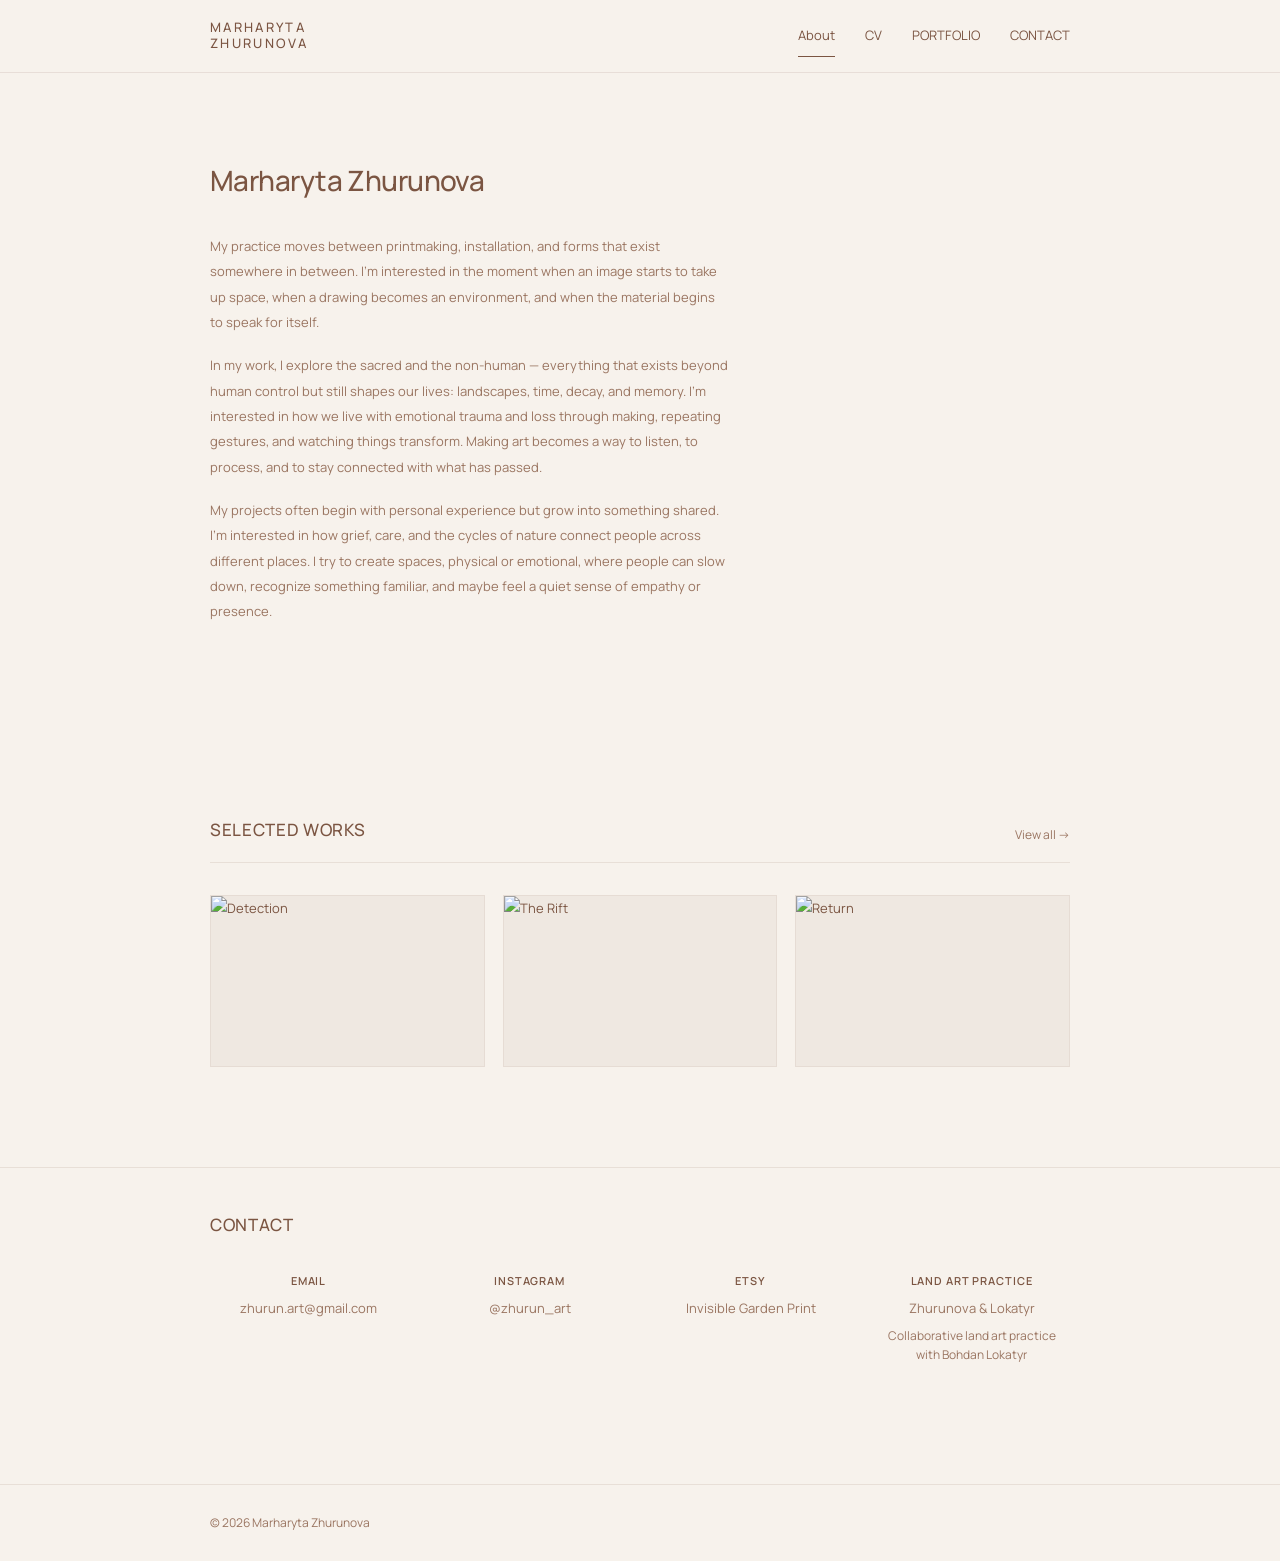
==== index.html @ 788cbc33 "Add files via upload" ====
<!DOCTYPE html>
<html lang="en">

<head>

    <meta charset="UTF-8">
    <meta name="viewport" content="width=device-width, initial-scale=1.0">

    <title>Marharyta Zhurunova</title>

    <meta name="description"
        content="Portfolio of Ukrainian artist Marharyta Zhurunova. Environmental art, land art and site-specific practice.">

    <link rel="preconnect" href="https://fonts.googleapis.com">

    <link rel="preconnect" href="https://fonts.gstatic.com" crossorigin>

    <link href="https://fonts.googleapis.com/css2?family=Cormorant+Garamond:wght@300;400;500;600&family=Manrope:wght@300;400;500;600&display=swap"
        rel="stylesheet">

    <link rel="stylesheet" href="assets/css/style.css">

</head>

<body>



<header class="site-header">

    <div class="container header-container">

        <a href="index.html" class="logo">

            <span class="logo-name">
                MARHARYTA<br>
                ZHURUNOVA
            </span>

        </a>

        <nav class="navigation">

            <a href="index.html" class="active">About</a>

            <a href="cv.html">CV</a>

            <a href="portfolio.html">PORTFOLIO</a>

            <a href="#contact">CONTACT</a>

        </nav>

    </div>

</header>





<main>




<section class="hero">

    <div class="container">

        <div class="hero-content narrow">

            <h1>Marharyta Zhurunova</h1>

            <p>
                My practice moves between printmaking, installation, and forms that exist somewhere in between. I’m interested in the moment when an image starts to take up space, when a drawing becomes an environment, and when the material begins to speak for itself.
            </p>

            <p>
                In my work, I explore the sacred and the non-human — everything that exists beyond human control but still shapes our lives: landscapes, time, decay, and memory. I’m interested in how we live with emotional trauma and loss through making, repeating gestures, and watching things transform. Making art becomes a way to listen, to process, and to stay connected with what has passed.
            </p>

            <p>
                My projects often begin with personal experience but grow into something shared. I’m interested in how grief, care, and the cycles of nature connect people across different places. I try to create spaces, physical or emotional, where people can slow down, recognize something familiar, and maybe feel a quiet sense of empathy or presence.
            </p>

        </div>

    </div>

</section>





<section class="selected-works">

<div class="container">

<div class="section-title">

<h2>

Selected Works

</h2>

<a href="portfolio.html">

View all →

</a>

</div>




<div class="works-grid">

    <a href="projects/detection.html" class="work-card">

        <img src="assets/images/projects/detection/cover.jpg" alt="Detection">

        <div class="overlay">

            <h3>Detection</h3>

            <span>2024</span>

        </div>

    </a>

    <a href="projects/rift.html" class="work-card">

        <img src="assets/images/projects/rift/cover.jpg" alt="The Rift">

        <div class="overlay">

            <h3>The Rift</h3>

            <span>2022</span>

        </div>

    </a>

    <a href="projects/return.html" class="work-card">

        <img src="assets/images/projects/return/cover.jpg" alt="Return">

        <div class="overlay">

            <h3>Return</h3>

            <span>2019</span>

        </div>

    </a>

</div>

</section>





<section id="contact" class="contact">

    <div class="container">

        <h2>Contact</h2>

        <div class="contact-grid">

            <div>

                <h3>Email</h3>

                <a href="mailto:zhurun.art@gmail.com">
                    zhurun.art@gmail.com
                </a>

            </div>

            <div>

                <h3>Instagram</h3>

                <a href="https://instagram.com/zhurun_art"
                   target="_blank"
                   rel="noopener">
                    @zhurun_art
                </a>

            </div>

            <div>

                <h3>Etsy</h3>

                <a href="https://invisiblegardenprint.etsy.com"
                   target="_blank"
                   rel="noopener">
                    Invisible Garden Print
                </a>

            </div>

            <div>

                <h3>Land art practice</h3>

                <a href="https://zhurlok.com"
                   target="_blank"
                   rel="noopener">
                    Zhurunova & Lokatyr
                </a>

                <p class="contact-note">
                    Collaborative land art practice with Bohdan Lokatyr
                </p>

            </div>

        </div>

    </div>

</section>





</main>





<footer>

<div class="container footer-container">

<p>

© 2026 Marharyta Zhurunova

</p>

</div>

</footer>





<script src="assets/js/main.js"></script>

</body>

</html>
---- assets/css/style.css ----
/* ===========================================================
   MARHARYTA ZHURUNOVA
   PART 1
   RESET / TYPOGRAPHY / HEADER / INTRO
=========================================================== */


/* ================= VARIABLES ================= */

:root{

    --bg:#F7F2EC;

    --surface:#F1EAE3;

    --text:#7B5542;

    --text-light:#9A7561;

    --line:rgba(123,85,66,.12);

    --container:860px;

    --text-width:560px;

    --transition:.25s ease;

}



/* ================= RESET ================= */

*{

    margin:0;

    padding:0;

    box-sizing:border-box;

}

html{

    scroll-behavior:smooth;

}

body{

    background:var(--bg);

    color:var(--text);

    font-family:"Manrope",sans-serif;

    font-size:13px;

    font-weight:400;

    line-height:1.95;

    -webkit-font-smoothing:antialiased;

    text-rendering:optimizeLegibility;

}

img{

    display:block;

    width:100%;

}

a{

    color:inherit;

    text-decoration:none;

    transition:var(--transition);

}

a:hover{

    opacity:.75;

}

::selection{

    background:#c6ab98;

    color:white;

}



/* ================= LAYOUT ================= */

.container{

    width:min(92%,var(--container));

    margin:auto;

}

.narrow{

    max-width:var(--text-width);

}



/* ================= TYPOGRAPHY ================= */

h1,

h2,

h3,

h4{

    font-family:"Manrope",sans-serif;

    font-weight:500;

    color:var(--text);

}

h1{

    font-size:28px;

    line-height:1.25;

    letter-spacing:-.02em;

    margin-bottom:32px;

}

h2{

    font-size:17px;

    font-weight:500;

    letter-spacing:.04em;

    text-transform:uppercase;

    margin-bottom:26px;

}

h3{

    font-size:14px;

    font-weight:500;

    margin-bottom:10px;

}

p{

    color:var(--text-light);

    margin-bottom:18px;

    max-width:560px;

}



/* ================= HEADER ================= */

.site-header{

    position:sticky;

    top:0;

    z-index:100;

    background:rgba(247,242,236,.95);

    backdrop-filter:blur(10px);

    border-bottom:1px solid var(--line);

}

.header-container{

    display:flex;

    justify-content:space-between;

    align-items:center;

    height:72px;

}

.logo{

    display:flex;

    flex-direction:column;

    justify-content:center;

    font-size:13px;

    font-weight:500;

    line-height:1.2;

    letter-spacing:.18em;

    text-transform:uppercase;

    color:var(--text);

}

.navigation{

    display:flex;

    gap:30px;

}

.navigation a{

    position:relative;

    font-size:13px;

    color:var(--text);

}

.navigation a.active::after{

    content:"";

    position:absolute;

    left:0;

    bottom:-8px;

    width:100%;

    height:1px;

    background:var(--text);

}



/* ================= INTRO ================= */

.hero{

    padding:90px 0 80px;

}

.hero-content{

    max-width:560px;

}

.hero-content h1{

    margin-bottom:36px;

}

.hero-content p{

    max-width:520px;

}



/* ================= SECTION TITLE ================= */

.section-title{

    display:flex;

    justify-content:space-between;

    align-items:flex-end;

    border-bottom:1px solid var(--line);

    padding-bottom:16px;

    margin-bottom:32px;

}

.section-title h2{

    margin:0;

}

.section-title a{

    font-size:12px;

    color:var(--text-light);

}

.section-title a:hover{

    color:var(--text);

}



/* ================= SPACING ================= */

section{

    margin-bottom:90px;

}
/* ===========================================================
   PART 2
   PORTFOLIO / PROJECTS / GALLERY
=========================================================== */



/* =========================
   SELECTED WORKS
========================= */

.selected-works{

    margin-bottom:100px;

}

.works-grid{

    display:grid;

    grid-template-columns:repeat(3,1fr);

    gap:18px;

}

.work-card{

    position:relative;

    display:block;

    overflow:hidden;

    background:#ece5de;

    border:1px solid rgba(123,85,66,.08);

}

.work-card img{

    width:100%;

    aspect-ratio:16/10;

    object-fit:cover;

    transition:.35s ease;

}

.work-card:hover img{

    transform:scale(1.015);

}



/* =========================
   HOVER
========================= */

.overlay{

    position:absolute;

    inset:0;

    background:rgba(247,242,236,.82);

    display:flex;

    flex-direction:column;

    justify-content:center;

    align-items:center;

    opacity:0;

    transition:.25s ease;

}

.work-card:hover .overlay{

    opacity:1;

}

.overlay h3{

    font-size:15px;

    font-weight:500;

    color:var(--text);

    margin-bottom:6px;

    letter-spacing:.02em;

}

.overlay span{

    font-size:11px;

    color:var(--text-light);

    letter-spacing:.12em;

    text-transform:uppercase;

}



/* =========================
   PORTFOLIO PAGE
========================= */

.portfolio{

    padding-top:20px;

}

.portfolio-grid{

    display:grid;

    grid-template-columns:repeat(2,1fr);

    gap:18px;

}



/* =========================
   PROJECT
========================= */

.project{

    padding-top:20px;

}

.project-header{

    max-width:560px;

    margin:0 auto 34px;

}

.project-text{

    max-width:560px;

    margin:0 auto 60px;

}

.project-title{

    font-size:24px;

    font-weight:500;

    margin-bottom:8px;

}

.project-year{

    font-size:12px;

    color:var(--text-light);

    margin-bottom:24px;

}

.project-description{

    color:var(--text-light);

}



/* =========================
   COVER IMAGE
========================= */

.project-cover{

    max-width:860px;

    margin:0 auto 50px;

}

.project-cover img{

    width:100%;

    display:block;

}



/* =========================
   GALLERY
========================= */

.gallery{

    display:grid;

    grid-template-columns:repeat(3,1fr);

    gap:14px;

}

.gallery img{

    width:100%;

    aspect-ratio:4/3;

    object-fit:cover;

    cursor:pointer;

    transition:.2s ease;

}

.gallery img:hover{

    opacity:.78;

}



/* =========================
   LIGHTBOX
========================= */

.lightbox{

    position:fixed;

    inset:0;

    background:rgba(255,252,248,.96);

    display:flex;

    justify-content:center;

    align-items:center;

    opacity:0;

    visibility:hidden;

    transition:.25s ease;

    z-index:999;

}

.lightbox.active{

    opacity:1;

    visibility:visible;

}

.lightbox img{

    max-width:90vw;

    max-height:90vh;

    object-fit:contain;

}

.lightbox-close{

    position:absolute;

    top:28px;

    right:34px;

    font-size:26px;

    font-weight:300;

    color:var(--text);

    cursor:pointer;

}

.lightbox-prev,

.lightbox-next{

    position:absolute;

    top:50%;

    transform:translateY(-50%);

    width:42px;

    height:42px;

    display:flex;

    justify-content:center;

    align-items:center;

    cursor:pointer;

    color:var(--text);

    font-size:22px;

    user-select:none;

}

.lightbox-prev{

    left:24px;

}

.lightbox-next{

    right:24px;

}
/* ===========================================================
   PART 3
   CONTACT / CV / FOOTER / RESPONSIVE
=========================================================== */


/* =========================
   CONTACT
========================= */

.contact{

    border-top:1px solid var(--line);

    padding:40px 0 30px;

}

.contact .container{

    max-width:860px;

}

.contact h2{

    margin-bottom:28px;

    text-align:left;

}

.contact-grid{

    display:grid;

    grid-template-columns:repeat(4,1fr);

    gap:24px;

    align-items:start;

}

.contact-grid > div{

    display:flex;

    flex-direction:column;

    align-items:center;

    text-align:center;

}

.contact h3{

    font-size:11px;

    font-weight:600;

    text-transform:uppercase;

    letter-spacing:.08em;

    margin-bottom:8px;

    color:var(--text);

}

.contact a{

    display:block;

    color:var(--text-light);

    font-size:13px;

    line-height:1.45;

}

.contact a:hover{

    color:var(--text);

}

.contact-note{

    margin-top:4px;

    font-size:11px;

    line-height:1.45;

    color:var(--text-light);

    max-width:180px;

}

/* =========================
   CV
========================= */

.cv{

    padding-top:20px;

}

.cv .container{

    max-width:560px;

}

.cv h1{

    margin-bottom:42px;

}

.cv h2{

    margin-top:58px;

    margin-bottom:18px;

}

.cv p{

    margin-bottom:18px;

}

.cv ul{

    list-style:none;

    margin:0;

    padding:0;

}

.cv li{

    padding:11px 0;

    border-bottom:1px solid rgba(123,85,66,.08);

    color:var(--text-light);

}

.cv strong{

    color:var(--text);

    font-weight:600;

}



/* =========================
   FOOTER
========================= */

footer{

    margin-top:90px;

    border-top:1px solid var(--line);

}

.footer-container{

    display:flex;

    justify-content:space-between;

    align-items:center;

    padding:26px 0;

}

.footer-container p{

    margin:0;

    font-size:12px;

    color:var(--text-light);

}



/* =========================
   ANIMATION
========================= */

.hero,

.selected-works,

.portfolio,

.project,

.cv,

.contact{

    animation:fade .35s ease;

}

@keyframes fade{

    from{

        opacity:0;

        transform:translateY(8px);

    }

    to{

        opacity:1;

        transform:none;

    }

}



/* =========================
   FORM ELEMENTS
========================= */

input,

textarea,

button{

    font:inherit;

}

button{

    cursor:pointer;

}



/* =========================
   MOBILE
========================= */

@media (max-width:900px){

.container{

    width:92%;

}



/* ---------- header ---------- */

.site-header{

    position:relative;

}

.header-container{

    flex-direction:column;

    align-items:flex-start;

    justify-content:center;

    height:auto;

    padding:24px 0;

    gap:18px;

}

.navigation{

    gap:20px;

    flex-wrap:wrap;

}



/* ---------- intro ---------- */

.hero{

    padding:55px 0;

}

.hero-content{

    max-width:100%;

}



/* ---------- works ---------- */

.works-grid{

    grid-template-columns:1fr;

    gap:16px;

}

.portfolio-grid{

    grid-template-columns:1fr;

}



/* ---------- gallery ---------- */

.gallery{

    grid-template-columns:repeat(2,1fr);

}



/* ---------- contact ---------- */

.contact-grid{

    grid-template-columns:1fr;

    gap:34px;

}



/* ---------- typography ---------- */

h1{

    font-size:24px;

}

h2{

    font-size:16px;

}

body{

    font-size:13px;

}

}



/* =========================
   SMALL PHONES
========================= */

@media (max-width:600px){

.container{

    width:90%;

}

.navigation{

    gap:14px;

}

.navigation a{

    font-size:12px;

}

.logo{

    font-size:12px;

}

.hero{

    padding:42px 0;

}

h1{

    font-size:22px;

    margin-bottom:24px;

}

.gallery{

    grid-template-columns:1fr;

}

.footer-container{

    flex-direction:column;

    align-items:flex-start;

    gap:8px;

}

}



/* =========================
   SCROLLBAR
========================= */

::-webkit-scrollbar{

    width:8px;

}

::-webkit-scrollbar-track{

    background:#efe7df;

}

::-webkit-scrollbar-thumb{

    background:#b58d76;

}

::-webkit-scrollbar-thumb:hover{

    background:#a17860;

}

.contact-note{

    margin-top:8px;

    margin-bottom:0;

    font-size:12px;

    line-height:1.6;

    color:var(--text-light);

}
/* ===========================================================
   PORTFOLIO
=========================================================== */

.portfolio{

    padding:60px 0 40px;

}

.portfolio h1{

    margin-bottom:40px;

}

.portfolio-grid{

    display:grid;

    grid-template-columns:repeat(3,1fr);

    gap:18px;

}



/* =========================
   PROJECT CARD
========================= */

.work-card{

    position:relative;

    display:block;

    overflow:hidden;

    background:#efe8e1;

    border:1px solid rgba(123,85,66,.08);

    transition:.25s ease;

}

.work-card img{

    display:block;

    width:100%;

    aspect-ratio:16/10;

    object-fit:cover;

    transition:.35s ease;

}

.work-card:hover img{

    transform:scale(1.02);

}



/* =========================
   OVERLAY
========================= */

.overlay{

    position:absolute;

    inset:0;

    background:rgba(247,242,236,.90);

    display:flex;

    flex-direction:column;

    justify-content:center;

    align-items:center;

    text-align:center;

    padding:20px;

    opacity:0;

    transition:.25s ease;

}

.work-card:hover .overlay{

    opacity:1;

}



/* =========================
   TITLE
========================= */

.overlay h3{

    margin:0;

    font-size:15px;

    font-weight:500;

    line-height:1.35;

    color:var(--text);

}



/* =========================
   TYPE
========================= */

.project-type{

    margin:6px 0;

    font-size:11px;

    font-style:italic;

    color:var(--text-light);

}



/* =========================
   YEAR
========================= */

.overlay span{

    margin-top:4px;

    font-size:11px;

    letter-spacing:.10em;

    text-transform:uppercase;

    color:var(--text-light);

}



/* =========================
   MOBILE
========================= */

@media (max-width:900px){

.portfolio-grid{

    grid-template-columns:repeat(2,1fr);

    gap:16px;

}

}



@media (max-width:600px){

.portfolio{

    padding:40px 0;

}

.portfolio-grid{

    grid-template-columns:1fr;

    gap:14px;

}

.overlay{

    opacity:1;

    background:rgba(247,242,236,.78);

}

.overlay h3{

    font-size:14px;

}

}
.gallery-item{

display:block;

overflow:hidden;

}

.gallery-item img{

display:block;

width:100%;

aspect-ratio:16/10;

object-fit:cover;

transition:.3s;

}

.gallery-item:hover img{

transform:scale(1.02);

}

/* ===========================================================
   PROJECT PAGE
=========================================================== */

.project-page{

    padding:60px 0 80px;

}

.project-page .container{

    max-width:860px;

}



/* ---------- Cover ---------- */

.project-cover{

    width:100%;

    display:block;

    margin-bottom:42px;

}



/* ---------- Header ---------- */

.project-header{

    margin-bottom:34px;

}

.project-header h1{

    margin-bottom:8px;

}

.project-year{

    margin:0;

    font-size:12px;

    color:var(--text-light);

    text-transform:uppercase;

    letter-spacing:.08em;

}



/* ---------- Text ---------- */

.project-text{

    max-width:560px;

    margin-bottom:60px;

}

.project-text p{

    margin-bottom:20px;

}



/* ---------- Gallery ---------- */

.project-gallery{

    display:grid;

    grid-template-columns:repeat(2,1fr);

    gap:18px;

}

.gallery-item{

    display:block;

    overflow:hidden;

}
.gallery-item img{

    width:100%;

    aspect-ratio:2.6/1;

    object-fit:cover;

}
.gallery-item img{

    width:100%;

    aspect-ratio:2.6/1;

    object-fit:cover;

    transition:.25s ease;

}

.gallery-item:hover img{

    transform:scale(1.02);

}



/* ---------- GLightbox ---------- */

.glightbox-clean .gslide-description{

    display:none;

}

.glightbox-clean .gclose{

    color:white;

}

.glightbox-clean .gnext,

.glightbox-clean .gprev{

    color:white;

}



/* ---------- Mobile ---------- */

@media (max-width:900px){

.project-page{

    padding:45px 0 60px;

}

.project-gallery{

    gap:14px;

}

}



@media (max-width:700px){

.project-gallery{

    grid-template-columns:1fr;

}

.project-cover{

    margin-bottom:28px;

}

.project-header{

    margin-bottom:24px;

}

.project-text{

    margin-bottom:40px;

}

}
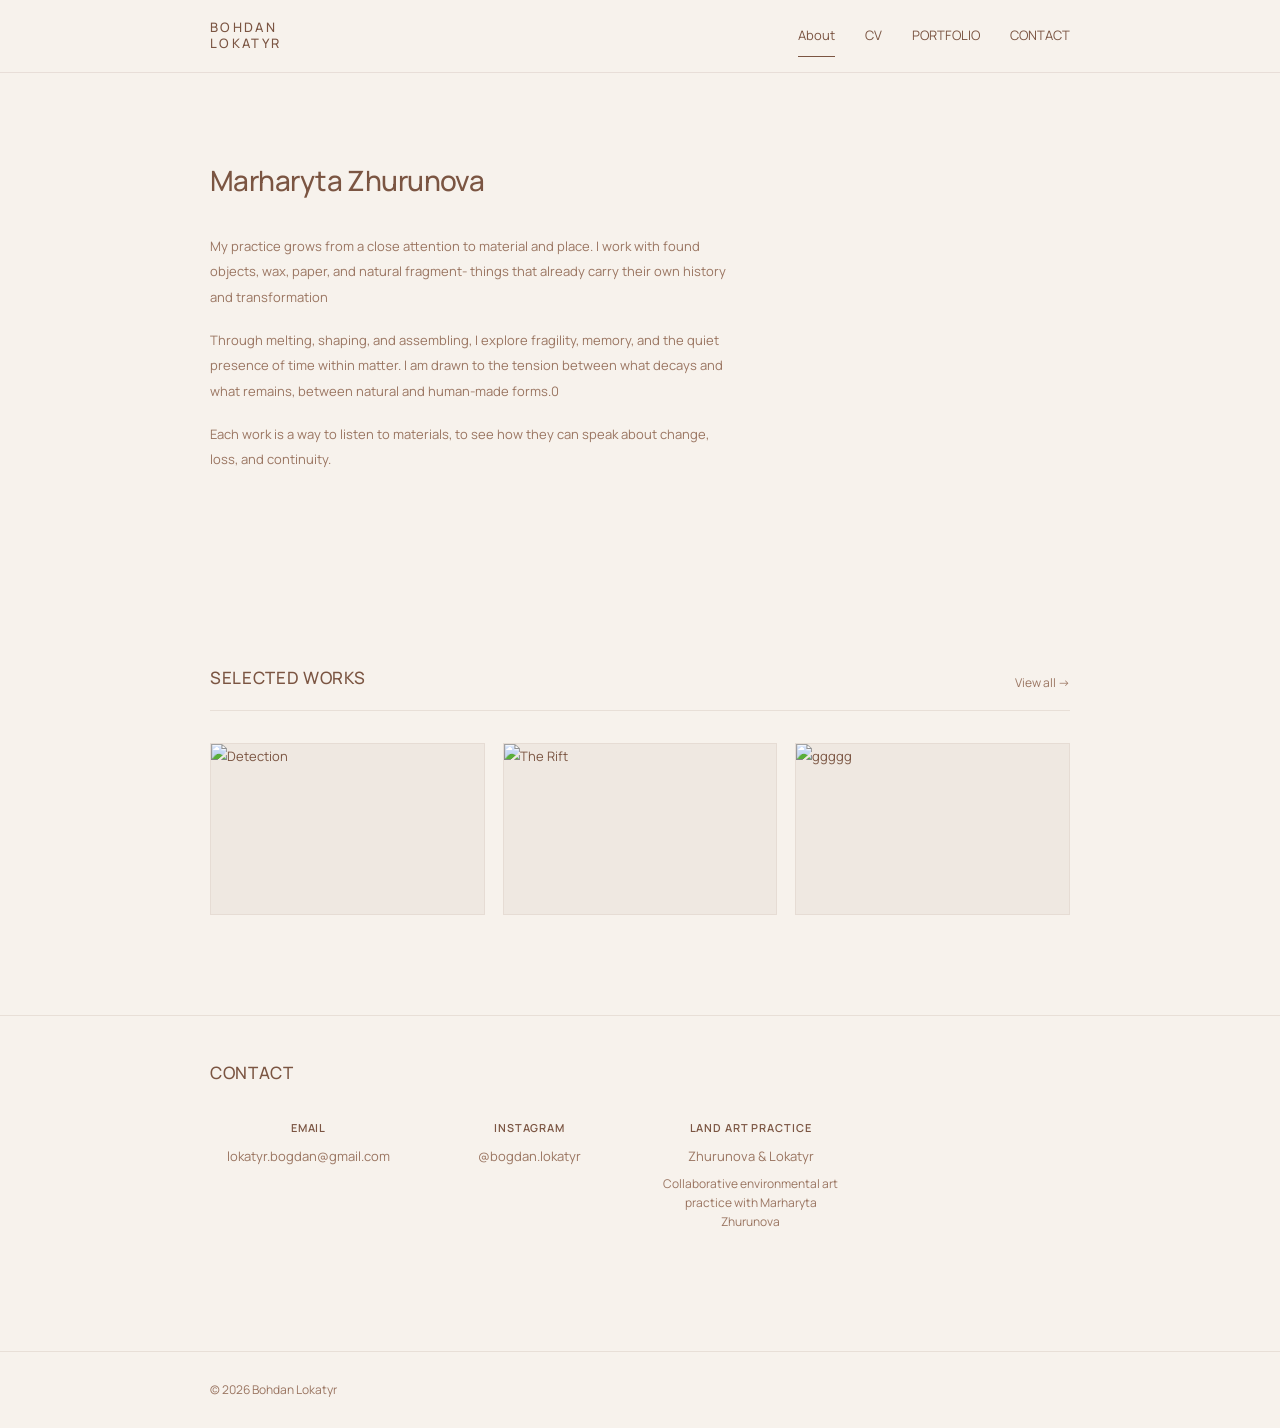
==== commit ff0bc8eb: "Update index.html" ====
--- a/index.html
+++ b/index.html
@@ -6,10 +6,10 @@
     <meta charset="UTF-8">
     <meta name="viewport" content="width=device-width, initial-scale=1.0">
 
-    <title>Marharyta Zhurunova</title>
+    <title>Bohdan Lokatyr</title>
 
     <meta name="description"
-        content="Portfolio of Ukrainian artist Marharyta Zhurunova. Environmental art, land art and site-specific practice.">
+        content="Portfolio of Ukrainian artist Bohdan Lokatyr.">
 
     <link rel="preconnect" href="https://fonts.googleapis.com">
 
@@ -33,8 +33,8 @@
         <a href="index.html" class="logo">
 
             <span class="logo-name">
-                MARHARYTA<br>
-                ZHURUNOVA
+                BOHDAN<br>
+                LOKATYR
             </span>
 
         </a>
@@ -73,16 +73,12 @@
             <h1>Marharyta Zhurunova</h1>
 
             <p>
-                My practice moves between printmaking, installation, and forms that exist somewhere in between. I’m interested in the moment when an image starts to take up space, when a drawing becomes an environment, and when the material begins to speak for itself.
-            </p>
+               My practice grows from a close attention to material and place. I work with found objects, wax, paper, and natural fragment- things that already carry their own history and transformation  </p>
+
+            <p>Through melting, shaping, and assembling, I explore fragility, memory, and the quiet presence of time within matter. I am drawn to the tension between what decays and what remains, between natural and human-made forms.0 </p>
 
             <p>
-                In my work, I explore the sacred and the non-human — everything that exists beyond human control but still shapes our lives: landscapes, time, decay, and memory. I’m interested in how we live with emotional trauma and loss through making, repeating gestures, and watching things transform. Making art becomes a way to listen, to process, and to stay connected with what has passed.
-            </p>
-
-            <p>
-                My projects often begin with personal experience but grow into something shared. I’m interested in how grief, care, and the cycles of nature connect people across different places. I try to create spaces, physical or emotional, where people can slow down, recognize something familiar, and maybe feel a quiet sense of empathy or presence.
-            </p>
+                Each work is a way to listen to materials, to see how they can speak about change, loss, and continuity.   </p>
 
         </div>
 
@@ -121,7 +117,7 @@
 
     <a href="projects/detection.html" class="work-card">
 
-        <img src="assets/images/projects/detection/cover.jpg" alt="Detection">
+        <img src="assets/images/projects//project1_cover.jpg" alt="Detection">
 
         <div class="overlay">
 
@@ -135,7 +131,7 @@
 
     <a href="projects/rift.html" class="work-card">
 
-        <img src="assets/images/projects/rift/cover.jpg" alt="The Rift">
+        <img src="assets/images/projects/project2_cover.jpg" alt="The Rift">
 
         <div class="overlay">
 
@@ -149,7 +145,7 @@
 
     <a href="projects/return.html" class="work-card">
 
-        <img src="assets/images/projects/return/cover.jpg" alt="Return">
+        <img src="assets/images/projects/project3_cover.jpg" alt="ggggg">
 
         <div class="overlay">
 
@@ -181,8 +177,8 @@
 
                 <h3>Email</h3>
 
-                <a href="mailto:zhurun.art@gmail.com">
-                    zhurun.art@gmail.com
+                <a href="mailto:lokatyr.bogdan@gmail.com ">
+                    lokatyr.bogdan@gmail.com 
                 </a>
 
             </div>
@@ -191,22 +187,10 @@
 
                 <h3>Instagram</h3>
 
-                <a href="https://instagram.com/zhurun_art"
+                <a href="https://instagram.com/bogdan.lokatyr"
                    target="_blank"
                    rel="noopener">
-                    @zhurun_art
-                </a>
-
-            </div>
-
-            <div>
-
-                <h3>Etsy</h3>
-
-                <a href="https://invisiblegardenprint.etsy.com"
-                   target="_blank"
-                   rel="noopener">
-                    Invisible Garden Print
+                    @bogdan.lokatyr
                 </a>
 
             </div>
@@ -222,7 +206,7 @@
                 </a>
 
                 <p class="contact-note">
-                    Collaborative land art practice with Bohdan Lokatyr
+                    Collaborative environmental art practice with Marharyta Zhurunova
                 </p>
 
             </div>
@@ -249,7 +233,7 @@
 
 <p>
 
-© 2026 Marharyta Zhurunova
+© 2026 Bohdan Lokatyr
 
 </p>
 
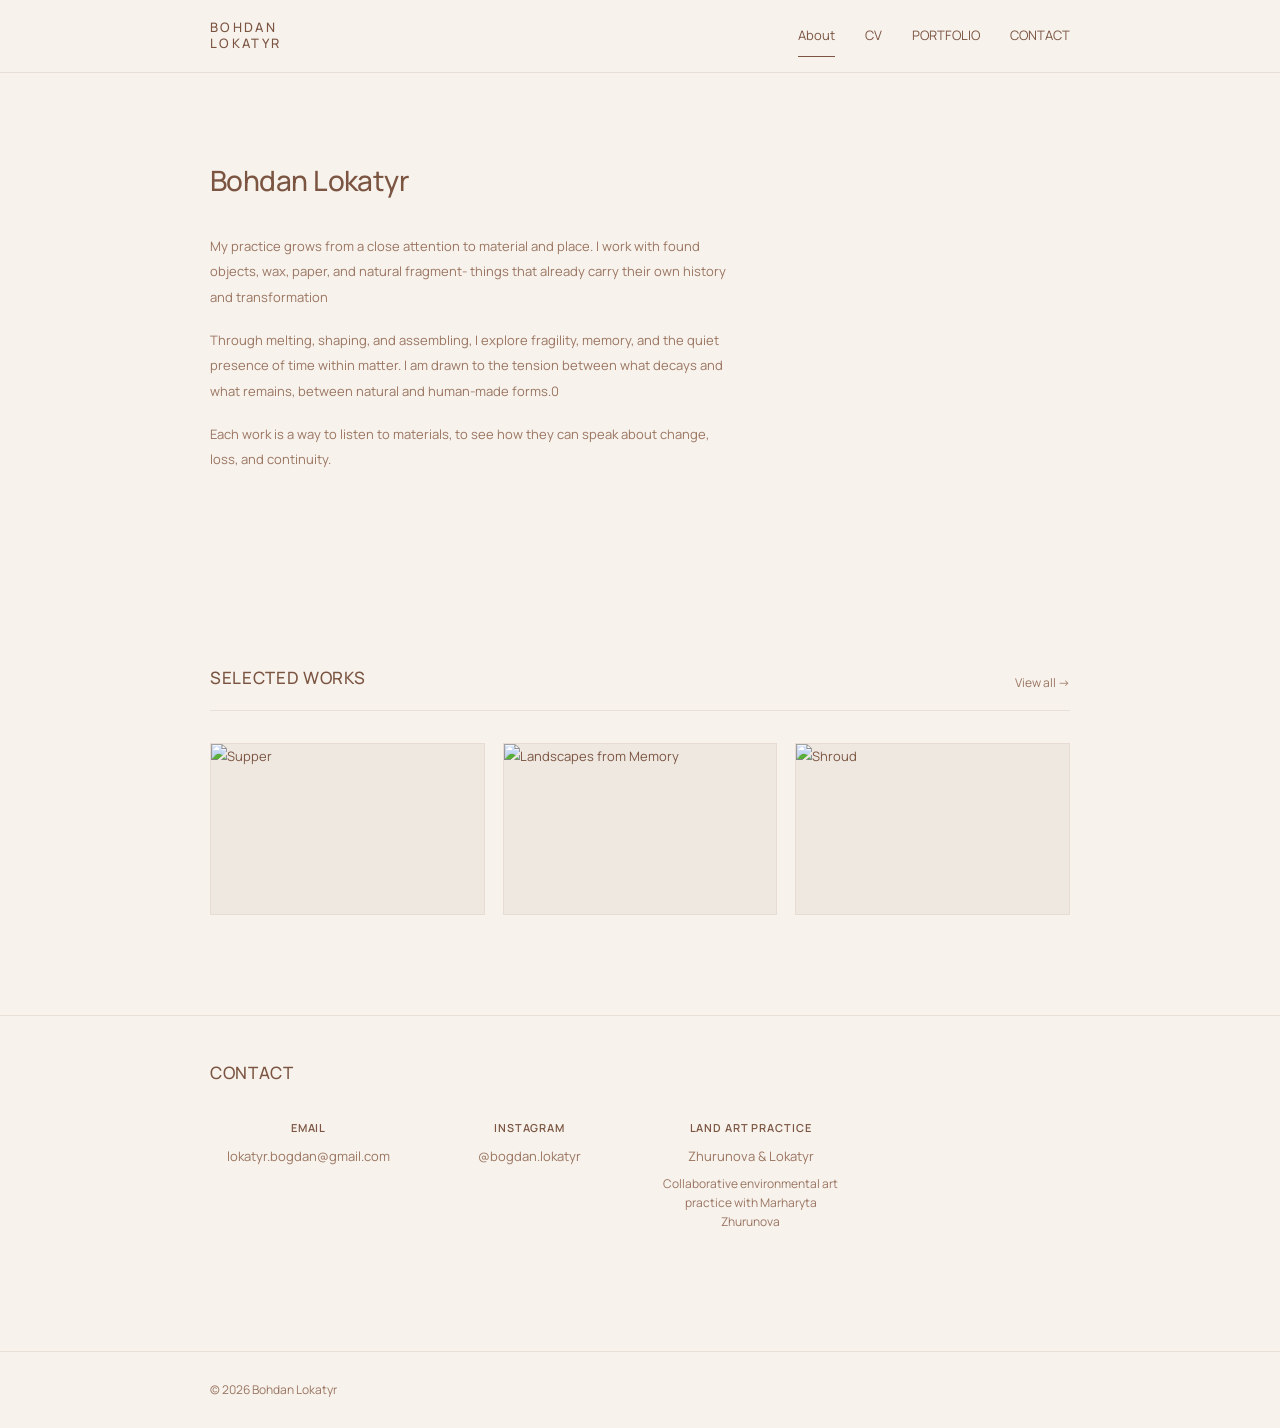
==== commit a7531d09: "Update index.html" ====
--- a/index.html
+++ b/index.html
@@ -70,7 +70,7 @@
 
         <div class="hero-content narrow">
 
-            <h1>Marharyta Zhurunova</h1>
+            <h1>Bohdan Lokatyr</h1>
 
             <p>
                My practice grows from a close attention to material and place. I work with found objects, wax, paper, and natural fragment- things that already carry their own history and transformation  </p>
@@ -117,41 +117,41 @@
 
     <a href="projects/detection.html" class="work-card">
 
-        <img src="assets/images/projects//project1_cover.jpg" alt="Detection">
+        <img src="assets/images/projects//project1_cover.jpg" alt="Supper">
 
         <div class="overlay">
 
-            <h3>Detection</h3>
+            <h3>Supper</h3>
+
+            <span>2021</span>
+
+        </div>
+
+    </a>
+
+    <a href="projects/rift.html" class="work-card">
+
+        <img src="assets/images/projects/project2_cover.jpg" alt="Landscapes from Memory">
+
+        <div class="overlay">
+
+            <h3>Landscapes from Memory</h3>
+
+            <span>2025</span>
+
+        </div>
+
+    </a>
+
+    <a href="projects/return.html" class="work-card">
+
+        <img src="assets/images/projects/project3_cover.jpg" alt="Shroud">
+
+        <div class="overlay">
+
+            <h3>Shroud</h3>
 
             <span>2024</span>
-
-        </div>
-
-    </a>
-
-    <a href="projects/rift.html" class="work-card">
-
-        <img src="assets/images/projects/project2_cover.jpg" alt="The Rift">
-
-        <div class="overlay">
-
-            <h3>The Rift</h3>
-
-            <span>2022</span>
-
-        </div>
-
-    </a>
-
-    <a href="projects/return.html" class="work-card">
-
-        <img src="assets/images/projects/project3_cover.jpg" alt="ggggg">
-
-        <div class="overlay">
-
-            <h3>Return</h3>
-
-            <span>2019</span>
 
         </div>
 
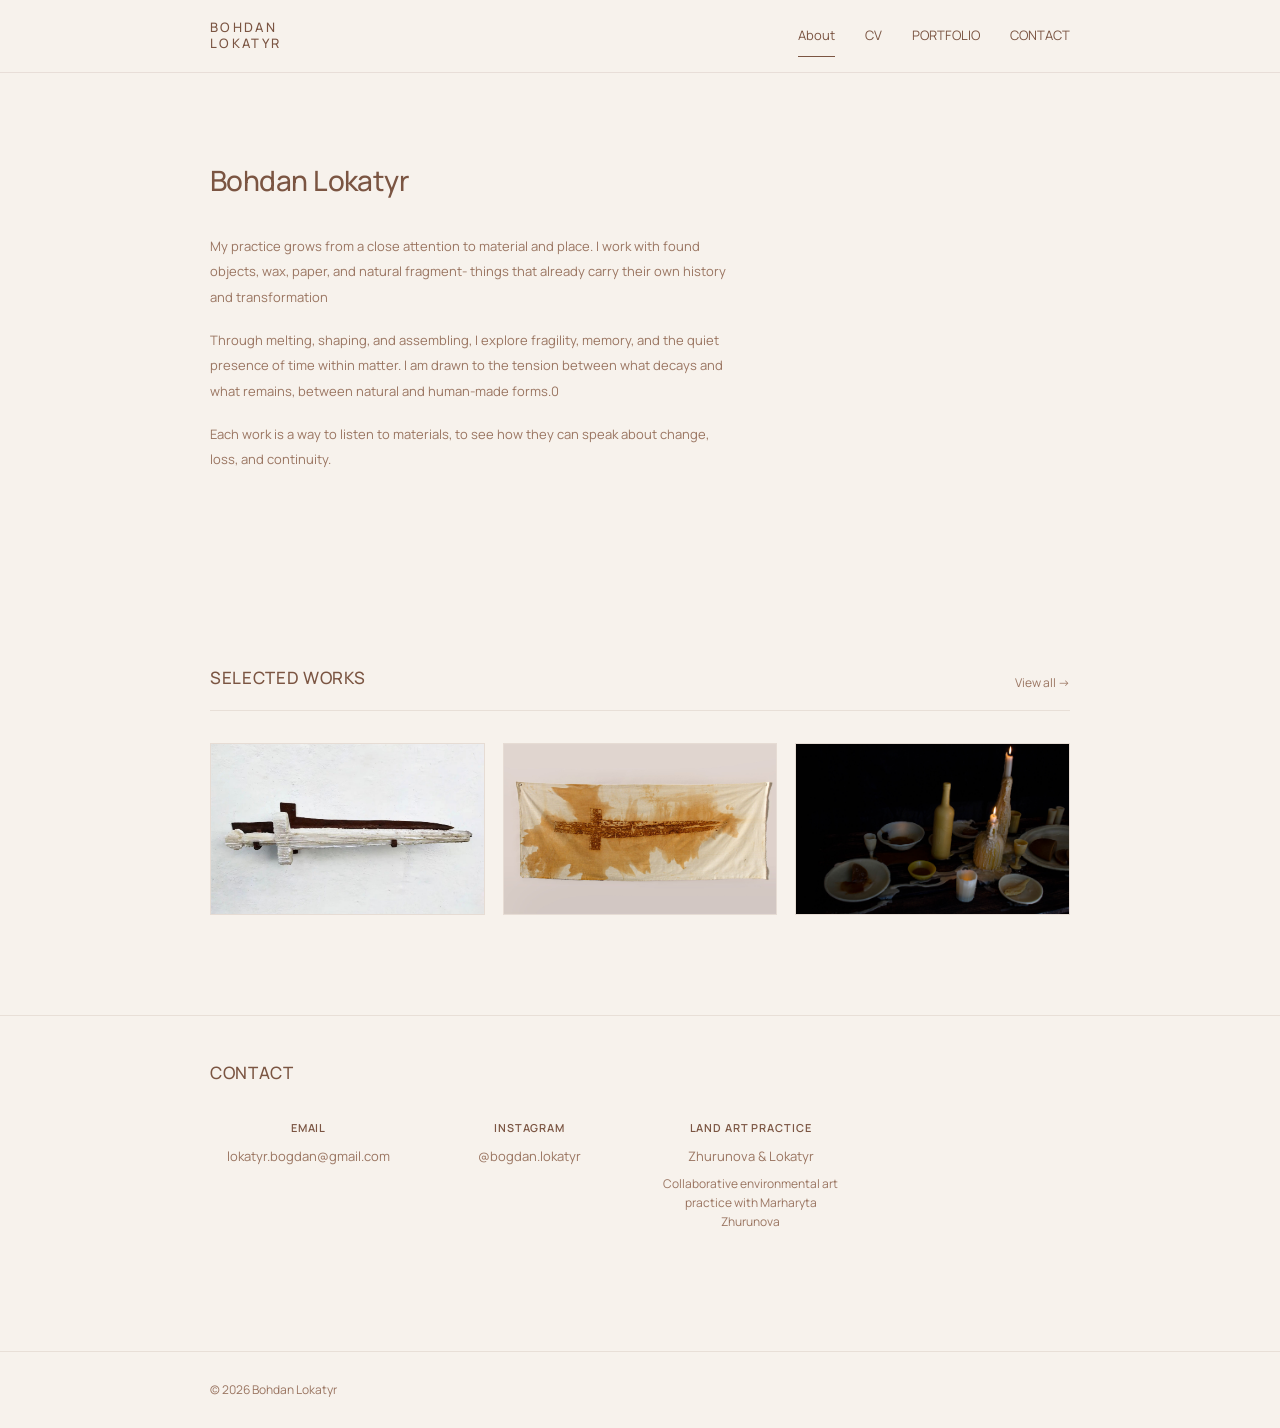
==== commit 675db589: "Update index.html" ====
--- a/index.html
+++ b/index.html
@@ -17,7 +17,11 @@
 
     <link href="https://fonts.googleapis.com/css2?family=Cormorant+Garamond:wght@300;400;500;600&family=Manrope:wght@300;400;500;600&display=swap"
         rel="stylesheet">
-
+<link rel="apple-touch-icon" sizes="180x180" href="apple-touch-icon.png">
+<link rel="icon" type="image/png" sizes="32x32" href="favicon-32x32.png">
+<link rel="icon" type="image/png" sizes="16x16" href="favicon-16x16.png">
+<link rel="icon" href="favicon.ico">
+<link rel="manifest" href="site.webmanifest">
     <link rel="stylesheet" href="assets/css/style.css">
 
 </head>
@@ -117,41 +121,41 @@
 
     <a href="projects/detection.html" class="work-card">
 
-        <img src="assets/images/projects//project1_cover.jpg" alt="Supper">
+        <img src="assets/images/project1_cover.jpg" alt="Wax Sword “Prayer”">
 
         <div class="overlay">
 
+            <h3>Wax Sword “Prayer”</h3>
+
+            <span>2023</span>
+
+        </div>
+
+    </a>
+
+    <a href="projects/rift.html" class="work-card">
+
+        <img src="assets/images/project2_cover.jpg" alt="Shroud">
+
+        <div class="overlay">
+
+            <h3>Shroud</h3>
+
+            <span>2024</span>
+
+        </div>
+
+    </a>
+
+    <a href="projects/return.html" class="work-card">
+
+        <img src="assets/images/project3_cover.jpg" alt="Supper">
+
+        <div class="overlay">
+
             <h3>Supper</h3>
 
             <span>2021</span>
-
-        </div>
-
-    </a>
-
-    <a href="projects/rift.html" class="work-card">
-
-        <img src="assets/images/projects/project2_cover.jpg" alt="Landscapes from Memory">
-
-        <div class="overlay">
-
-            <h3>Landscapes from Memory</h3>
-
-            <span>2025</span>
-
-        </div>
-
-    </a>
-
-    <a href="projects/return.html" class="work-card">
-
-        <img src="assets/images/projects/project3_cover.jpg" alt="Shroud">
-
-        <div class="overlay">
-
-            <h3>Shroud</h3>
-
-            <span>2024</span>
 
         </div>
 
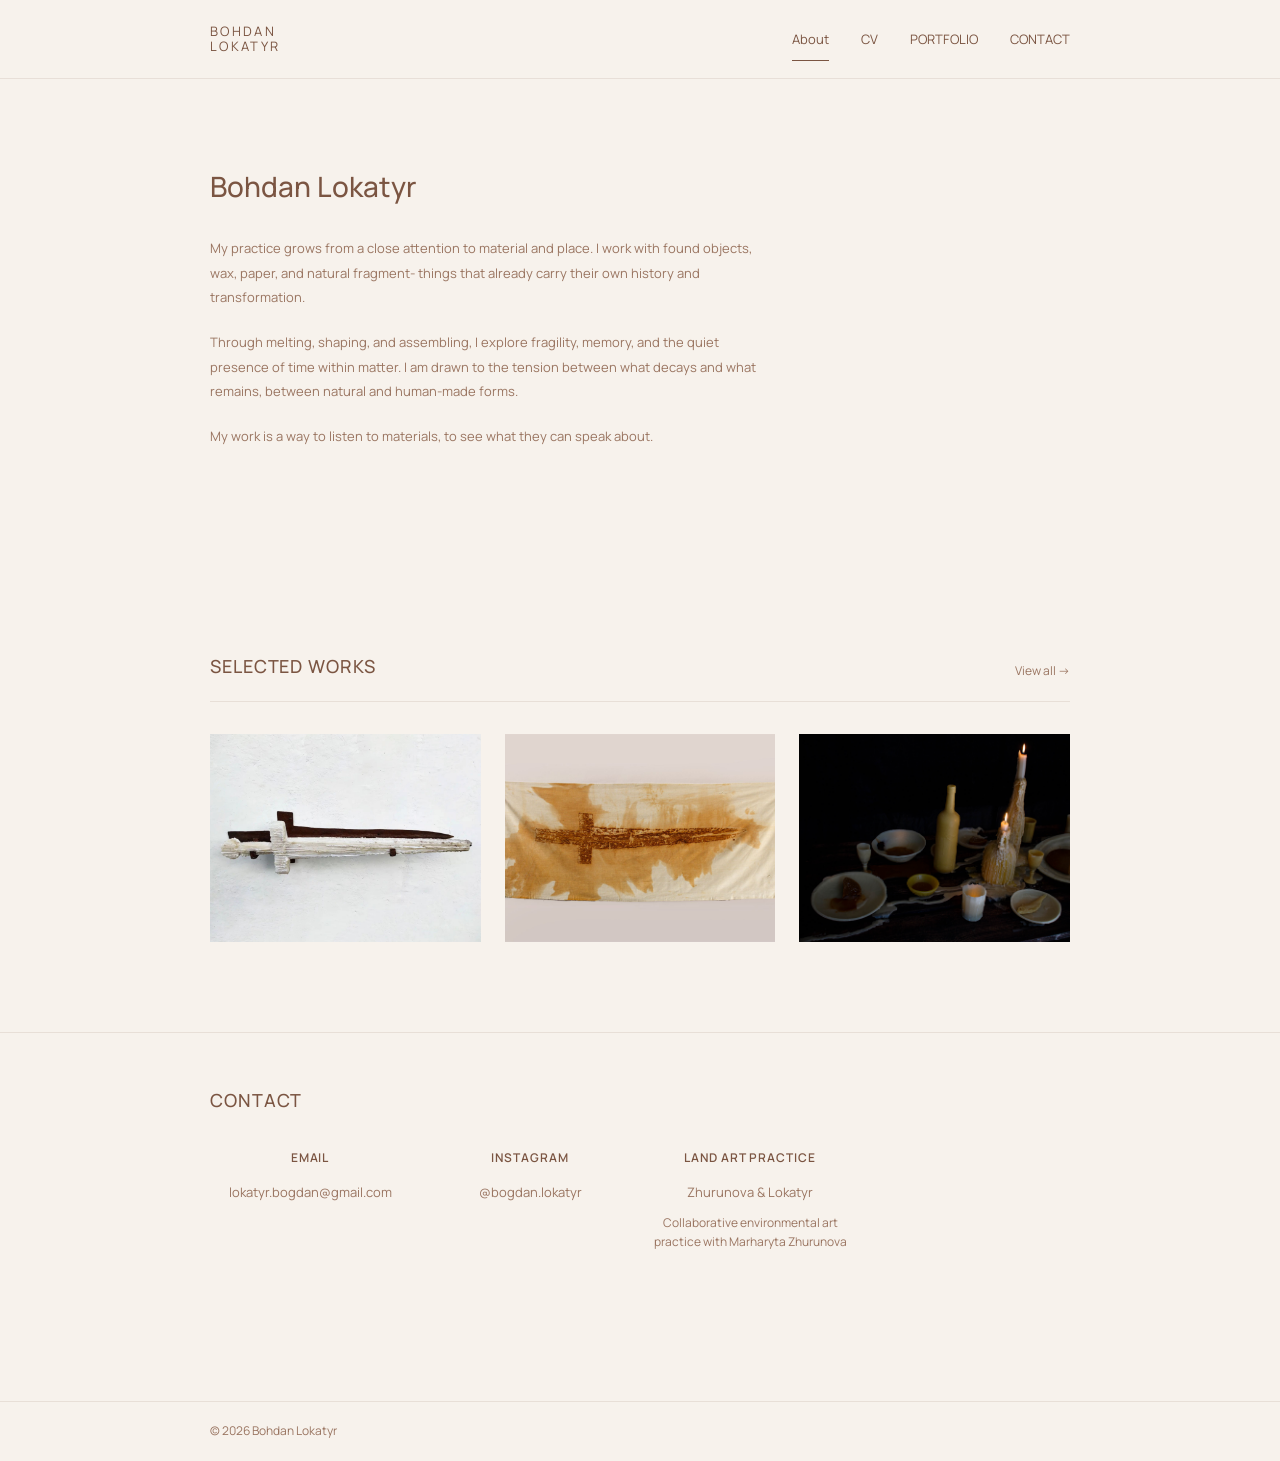
==== commit 7c8a2509: "Update index.html" ====
--- a/index.html
+++ b/index.html
@@ -77,12 +77,12 @@
             <h1>Bohdan Lokatyr</h1>
 
             <p>
-               My practice grows from a close attention to material and place. I work with found objects, wax, paper, and natural fragment- things that already carry their own history and transformation  </p>
-
-            <p>Through melting, shaping, and assembling, I explore fragility, memory, and the quiet presence of time within matter. I am drawn to the tension between what decays and what remains, between natural and human-made forms.0 </p>
+               My practice grows from a close attention to material and place. I work with found objects, wax, paper, and natural fragment- things that already carry their own history and transformation. </p>
+
+            <p>Through melting, shaping, and assembling, I explore fragility, memory, and the quiet presence of time within matter. I am drawn to the tension between what decays and what remains, between natural and human-made forms. </p>
 
             <p>
-                Each work is a way to listen to materials, to see how they can speak about change, loss, and continuity.   </p>
+                My work is a way to listen to materials, to see what they can speak about.   </p>
 
         </div>
 
--- a/assets/css/style.css
+++ b/assets/css/style.css
@@ -1,68 +1,49 @@
 /* ===========================================================
    MARHARYTA ZHURUNOVA
    PART 1
-   RESET / TYPOGRAPHY / HEADER / INTRO
+   RESET / VARIABLES / TYPOGRAPHY / HEADER / INTRO
 =========================================================== */
 
-
-/* ================= VARIABLES ================= */
-
 :root{
 
     --bg:#F7F2EC;
-
     --surface:#F1EAE3;
 
     --text:#7B5542;
-
     --text-light:#9A7561;
 
     --line:rgba(123,85,66,.12);
 
     --container:860px;
-
     --text-width:560px;
 
     --transition:.25s ease;
 
 }
 
-
-
 /* ================= RESET ================= */
 
 *{
-
     margin:0;
-
     padding:0;
-
     box-sizing:border-box;
-
 }
 
 html{
-
     scroll-behavior:smooth;
-
 }
 
 body{
 
     background:var(--bg);
-
     color:var(--text);
 
     font-family:"Manrope",sans-serif;
-
     font-size:13px;
-
+    line-height:1.9;
     font-weight:400;
 
-    line-height:1.95;
-
     -webkit-font-smoothing:antialiased;
-
     text-rendering:optimizeLegibility;
 
 }
@@ -70,7 +51,6 @@
 img{
 
     display:block;
-
     width:100%;
 
 }
@@ -78,9 +58,7 @@
 a{
 
     color:inherit;
-
     text-decoration:none;
-
     transition:var(--transition);
 
 }
@@ -94,256 +72,191 @@
 ::selection{
 
     background:#c6ab98;
-
-    color:white;
-
-}
-
-
+    color:#fff;
+
+}
 
 /* ================= LAYOUT ================= */
 
 .container{
 
-    width:min(92%,var(--container));
-
-    margin:auto;
+    width:min(92%,860px);
+    margin:0 auto;
 
 }
 
 .narrow{
 
-    max-width:var(--text-width);
-
-}
-
-
+    max-width:560px;
+
+}
 
 /* ================= TYPOGRAPHY ================= */
 
 h1,
-
 h2,
-
-h3,
-
-h4{
-
-    font-family:"Manrope",sans-serif;
-
+h3{
+
+    color:var(--text);
     font-weight:500;
 
+}
+
+h1{
+
+    font-size:28px;
+    line-height:1.25;
+    margin-bottom:12px;
+
+}
+
+h2{
+
+    font-size:18px;
+    text-transform:uppercase;
+    letter-spacing:.05em;
+    margin-bottom:26px;
+
+}
+
+h3{
+
+    font-size:14px;
+    margin-bottom:8px;
+
+}
+
+p{
+
+    color:var(--text-light);
+    margin-bottom:20px;
+
+}
+
+/* ================= HEADER ================= */
+
+.site-header{
+
+    position:sticky;
+    top:0;
+    z-index:100;
+
+    background:rgba(247,242,236,.96);
+    backdrop-filter:blur(10px);
+
+    border-bottom:1px solid var(--line);
+
+}
+
+.header-container{
+
+    height:78px;
+
+    display:flex;
+    justify-content:space-between;
+    align-items:center;
+
+}
+
+.logo{
+
+    display:flex;
+    align-items:center;
+
+}
+
+.logo-name{
+
+    font-size:13px;
+    line-height:1.15;
+    letter-spacing:.18em;
+    text-transform:uppercase;
+
+}
+
+.navigation{
+
+    display:flex;
+    gap:32px;
+
+}
+
+.navigation a{
+
+    position:relative;
+    font-size:13px;
+
+}
+
+.navigation a.active::after{
+
+    content:"";
+
+    position:absolute;
+
+    left:0;
+    bottom:-10px;
+
+    width:100%;
+    height:1px;
+
+    background:var(--text);
+
+}
+
+/* ================= HERO ================= */
+
+.hero{
+
+    padding:90px 0 80px;
+
+}
+
+.hero-content{
+
+    max-width:560px;
+
+}
+
+.hero-content h1{
+
+    margin-bottom:32px;
+
+}
+
+/* ================= SECTION TITLE ================= */
+
+.section-title{
+
+    display:flex;
+    justify-content:space-between;
+    align-items:flex-end;
+
+    padding-bottom:18px;
+    margin-bottom:32px;
+
+    border-bottom:1px solid var(--line);
+
+}
+
+.section-title h2{
+
+    margin:0;
+
+}
+
+.section-title a{
+
+    font-size:12px;
+    color:var(--text-light);
+
+}
+
+.section-title a:hover{
+
     color:var(--text);
 
 }
-
-h1{
-
-    font-size:28px;
-
-    line-height:1.25;
-
-    letter-spacing:-.02em;
-
-    margin-bottom:32px;
-
-}
-
-h2{
-
-    font-size:17px;
-
-    font-weight:500;
-
-    letter-spacing:.04em;
-
-    text-transform:uppercase;
-
-    margin-bottom:26px;
-
-}
-
-h3{
-
-    font-size:14px;
-
-    font-weight:500;
-
-    margin-bottom:10px;
-
-}
-
-p{
-
-    color:var(--text-light);
-
-    margin-bottom:18px;
-
-    max-width:560px;
-
-}
-
-
-
-/* ================= HEADER ================= */
-
-.site-header{
-
-    position:sticky;
-
-    top:0;
-
-    z-index:100;
-
-    background:rgba(247,242,236,.95);
-
-    backdrop-filter:blur(10px);
-
-    border-bottom:1px solid var(--line);
-
-}
-
-.header-container{
-
-    display:flex;
-
-    justify-content:space-between;
-
-    align-items:center;
-
-    height:72px;
-
-}
-
-.logo{
-
-    display:flex;
-
-    flex-direction:column;
-
-    justify-content:center;
-
-    font-size:13px;
-
-    font-weight:500;
-
-    line-height:1.2;
-
-    letter-spacing:.18em;
-
-    text-transform:uppercase;
-
-    color:var(--text);
-
-}
-
-.navigation{
-
-    display:flex;
-
-    gap:30px;
-
-}
-
-.navigation a{
-
-    position:relative;
-
-    font-size:13px;
-
-    color:var(--text);
-
-}
-
-.navigation a.active::after{
-
-    content:"";
-
-    position:absolute;
-
-    left:0;
-
-    bottom:-8px;
-
-    width:100%;
-
-    height:1px;
-
-    background:var(--text);
-
-}
-
-
-
-/* ================= INTRO ================= */
-
-.hero{
-
-    padding:90px 0 80px;
-
-}
-
-.hero-content{
-
-    max-width:560px;
-
-}
-
-.hero-content h1{
-
-    margin-bottom:36px;
-
-}
-
-.hero-content p{
-
-    max-width:520px;
-
-}
-
-
-
-/* ================= SECTION TITLE ================= */
-
-.section-title{
-
-    display:flex;
-
-    justify-content:space-between;
-
-    align-items:flex-end;
-
-    border-bottom:1px solid var(--line);
-
-    padding-bottom:16px;
-
-    margin-bottom:32px;
-
-}
-
-.section-title h2{
-
-    margin:0;
-
-}
-
-.section-title a{
-
-    font-size:12px;
-
-    color:var(--text-light);
-
-}
-
-.section-title a:hover{
-
-    color:var(--text);
-
-}
-
-
-
-/* ================= SPACING ================= */
 
 section{
 
@@ -352,18 +265,17 @@
 }
 /* ===========================================================
    PART 2
-   PORTFOLIO / PROJECTS / GALLERY
+   HOME WORKS / PORTFOLIO / PROJECT PAGE / GALLERY
 =========================================================== */
 
 
-
 /* =========================
    SELECTED WORKS
 ========================= */
 
 .selected-works{
 
-    margin-bottom:100px;
+    padding-top:10px;
 
 }
 
@@ -373,29 +285,26 @@
 
     grid-template-columns:repeat(3,1fr);
 
-    gap:18px;
+    gap:24px;
 
 }
 
 .work-card{
 
     position:relative;
+    overflow:hidden;
+
+    background:var(--surface);
+
+}
+
+.work-card img{
 
     display:block;
 
-    overflow:hidden;
-
-    background:#ece5de;
-
-    border:1px solid rgba(123,85,66,.08);
-
-}
-
-.work-card img{
-
     width:100%;
 
-    aspect-ratio:16/10;
+    aspect-ratio:1.3/1;
 
     object-fit:cover;
 
@@ -405,31 +314,22 @@
 
 .work-card:hover img{
 
-    transform:scale(1.015);
-
-}
-
-
-
-/* =========================
-   HOVER
-========================= */
+    transform:scale(1.03);
+
+}
 
 .overlay{
 
     position:absolute;
-
     inset:0;
 
-    background:rgba(247,242,236,.82);
+    background:rgba(247,242,236,.88);
 
     display:flex;
-
     flex-direction:column;
-
-    justify-content:center;
-
-    align-items:center;
+    justify-content:flex-end;
+
+    padding:18px;
 
     opacity:0;
 
@@ -446,38 +346,42 @@
 .overlay h3{
 
     font-size:15px;
-
     font-weight:500;
 
-    color:var(--text);
+    margin-bottom:4px;
+
+}
+
+.overlay span{
+
+    font-size:12px;
+    color:var(--text-light);
+
+}
+
+.project-type{
 
     margin-bottom:6px;
 
-    letter-spacing:.02em;
-
-}
-
-.overlay span{
-
-    font-size:11px;
-
+    font-size:12px;
     color:var(--text-light);
 
-    letter-spacing:.12em;
-
-    text-transform:uppercase;
-
-}
-
-
-
-/* =========================
-   PORTFOLIO PAGE
+}
+
+
+/* =========================
+   PORTFOLIO
 ========================= */
 
 .portfolio{
 
-    padding-top:20px;
+    padding:70px 0 90px;
+
+}
+
+.portfolio h1{
+
+    margin-bottom:42px;
 
 }
 
@@ -485,229 +389,152 @@
 
     display:grid;
 
+    grid-template-columns:repeat(3,1fr);
+
+    gap:24px;
+
+}
+
+
+/* =========================
+   PROJECT PAGE
+========================= */
+
+.project-page{
+
+    padding:70px 0 90px;
+
+}
+
+.project-cover{
+
+    margin-bottom:56px;
+
+}
+
+.project-cover img{
+
+    display:block;
+
+    width:100%;
+
+    height:auto;
+
+}
+
+.project-header{
+
+    max-width:560px;
+
+    margin:0 auto 34px;
+
+}
+
+.project-header h1{
+
+    margin-bottom:8px;
+
+}
+
+.project-year{
+
+    font-size:14px;
+    color:var(--text-light);
+
+}
+
+.project-text{
+
+    max-width:560px;
+
+    margin:0 auto 56px;
+
+}
+
+.project-text p{
+
+    margin-bottom:24px;
+
+}
+
+
+/* =========================
+   DEFAULT PROJECT GALLERY
+========================= */
+
+.project-gallery{
+
+    display:grid;
+
     grid-template-columns:repeat(2,1fr);
 
-    gap:18px;
-
-}
-
-
-
-/* =========================
-   PROJECT
-========================= */
-
-.project{
-
-    padding-top:20px;
-
-}
-
-.project-header{
-
-    max-width:560px;
-
-    margin:0 auto 34px;
-
-}
-
-.project-text{
-
-    max-width:560px;
-
-    margin:0 auto 60px;
-
-}
-
-.project-title{
-
-    font-size:24px;
-
-    font-weight:500;
-
-    margin-bottom:8px;
-
-}
-
-.project-year{
-
-    font-size:12px;
-
-    color:var(--text-light);
-
-    margin-bottom:24px;
-
-}
-
-.project-description{
-
-    color:var(--text-light);
-
-}
-
-
-
-/* =========================
-   COVER IMAGE
-========================= */
-
-.project-cover{
-
-    max-width:860px;
-
-    margin:0 auto 50px;
-
-}
-
-.project-cover img{
+    gap:22px;
+
+}
+
+.gallery-item{
+
+    display:block;
+
+}
+
+.gallery-item img{
+
+    display:block;
 
     width:100%;
 
-    display:block;
-
-}
-
-
-
-/* =========================
-   GALLERY
-========================= */
-
-.gallery{
-
-    display:grid;
-
-    grid-template-columns:repeat(3,1fr);
-
-    gap:14px;
-
-}
-
-.gallery img{
+    aspect-ratio:2.6/1;
+
+    object-fit:cover;
+
+    transition:.25s ease;
+
+}
+
+.gallery-item:hover img{
+
+    opacity:.9;
+
+}
+
+
+/* =========================
+   VERTICAL GALLERY
+   (тільки якщо додати
+   class="project-gallery project-gallery-vertical")
+========================= */
+
+.project-gallery-vertical{
+
+    display:flex;
+
+    flex-direction:column;
+
+    gap:26px;
+
+}
+
+.project-gallery-vertical .gallery-item img{
 
     width:100%;
 
-    aspect-ratio:4/3;
-
-    object-fit:cover;
-
-    cursor:pointer;
-
-    transition:.2s ease;
-
-}
-
-.gallery img:hover{
-
-    opacity:.78;
-
-}
-
-
-
-/* =========================
-   LIGHTBOX
-========================= */
-
-.lightbox{
-
-    position:fixed;
-
-    inset:0;
-
-    background:rgba(255,252,248,.96);
-
-    display:flex;
-
-    justify-content:center;
-
-    align-items:center;
-
-    opacity:0;
-
-    visibility:hidden;
-
-    transition:.25s ease;
-
-    z-index:999;
-
-}
-
-.lightbox.active{
-
-    opacity:1;
-
-    visibility:visible;
-
-}
-
-.lightbox img{
-
-    max-width:90vw;
-
-    max-height:90vh;
+    height:auto;
+
+    aspect-ratio:auto;
 
     object-fit:contain;
 
 }
 
-.lightbox-close{
-
-    position:absolute;
-
-    top:28px;
-
-    right:34px;
-
-    font-size:26px;
-
-    font-weight:300;
-
-    color:var(--text);
-
-    cursor:pointer;
-
-}
-
-.lightbox-prev,
-
-.lightbox-next{
-
-    position:absolute;
-
-    top:50%;
-
-    transform:translateY(-50%);
-
-    width:42px;
-
-    height:42px;
-
-    display:flex;
-
-    justify-content:center;
-
-    align-items:center;
-
-    cursor:pointer;
-
-    color:var(--text);
-
-    font-size:22px;
-
-    user-select:none;
-
-}
-
-.lightbox-prev{
-
-    left:24px;
-
-}
-
-.lightbox-next{
-
-    right:24px;
+
+/* =========================
+   GLIGHTBOX
+========================= */
+
+.gslide-image img{
+
+    object-fit:contain !important;
 
 }
 /* ===========================================================
@@ -724,7 +551,7 @@
 
     border-top:1px solid var(--line);
 
-    padding:40px 0 30px;
+    padding:50px 0 40px;
 
 }
 
@@ -736,9 +563,7 @@
 
 .contact h2{
 
-    margin-bottom:28px;
-
-    text-align:left;
+    margin-bottom:30px;
 
 }
 
@@ -748,910 +573,548 @@
 
     grid-template-columns:repeat(4,1fr);
 
-    gap:24px;
-
-    align-items:start;
-
-}
-
-.contact-grid > div{
+    gap:20px;
+
+}
+
+.contact-grid>div{
+
+    text-align:center;
+
+}
+
+.contact h3{
+
+    font-size:12px;
+
+    font-weight:600;
+
+    text-transform:uppercase;
+
+    letter-spacing:.08em;
+
+    margin-bottom:10px;
+
+}
+
+.contact a{
+
+    color:var(--text-light);
+
+    line-height:1.7;
+
+}
+
+.contact a:hover{
+
+    color:var(--text);
+
+}
+
+.contact-note{
+
+    margin-top:8px;
+
+    font-size:12px;
+
+    line-height:1.6;
+
+    color:var(--text-light);
+
+}
+
+
+/* =========================
+   CV
+========================= */
+
+.cv{
+
+    padding:70px 0 90px;
+
+}
+
+.cv h1{
+
+    margin-bottom:50px;
+
+}
+
+.cv-section{
+
+    margin-bottom:56px;
+
+}
+
+.cv-section h2{
+
+    font-size:16px;
+
+    margin-bottom:18px;
+
+}
+
+.cv-section ul{
+
+    list-style:none;
+
+}
+
+.cv-section li{
+
+    margin-bottom:10px;
+
+    color:var(--text-light);
+
+    line-height:1.8;
+
+}
+
+
+/* =========================
+   FOOTER
+========================= */
+
+footer{
+
+    border-top:1px solid var(--line);
+
+    padding:18px 0;
+
+}
+
+.footer-container{
 
     display:flex;
 
+    justify-content:flex-start;
+
+}
+
+footer p{
+
+    margin:0;
+
+    font-size:12px;
+
+    color:var(--text-light);
+
+}
+
+
+/* =========================
+   RESPONSIVE
+========================= */
+
+@media (max-width:900px){
+
+    .works-grid,
+    .portfolio-grid{
+
+        grid-template-columns:repeat(2,1fr);
+
+    }
+
+    .project-gallery{
+
+        grid-template-columns:1fr;
+
+    }
+
+    .contact-grid{
+
+        grid-template-columns:repeat(2,1fr);
+
+        row-gap:30px;
+
+    }
+
+}
+
+@media (max-width:640px){
+
+    body{
+
+        font-size:14px;
+
+    }
+
+    .header-container{
+
+        height:auto;
+
+        padding:20px 0;
+
+        flex-direction:column;
+
+        gap:18px;
+
+        align-items:flex-start;
+
+    }
+
+    .navigation{
+
+        gap:18px;
+
+        flex-wrap:wrap;
+
+    }
+
+    .hero{
+
+        padding:55px 0;
+
+    }
+
+    h1{
+
+        font-size:24px;
+
+    }
+
+    .works-grid,
+    .portfolio-grid{
+
+        grid-template-columns:1fr;
+
+    }
+
+    .contact-grid{
+
+        grid-template-columns:1fr;
+
+        gap:24px;
+
+    }
+
+    .project-header,
+    .project-text{
+
+        max-width:100%;
+
+    }
+
+}
+/* ===========================================================
+   PART 4
+   OPTIONAL COMPONENTS
+   (тільки якщо потрібні окремим сторінкам)
+=========================================================== */
+
+
+/* =========================
+   PROJECT GALLERY
+   вертикальні фотографії
+========================= */
+
+.project-gallery-vertical{
+
+    display:flex;
+
     flex-direction:column;
 
+    gap:28px;
+
+}
+
+.project-gallery-vertical .gallery-item{
+
+    display:block;
+
+}
+
+.project-gallery-vertical .gallery-item img{
+
+    width:100%;
+
+    height:auto;
+
+    display:block;
+
+}
+
+
+/* =========================
+   PROJECT GALLERY
+   вузькі панорами
+========================= */
+
+.project-gallery-panorama{
+
+    display:grid;
+
+    grid-template-columns:repeat(2,1fr);
+
+    gap:22px;
+
+}
+
+.project-gallery-panorama .gallery-item img{
+
+    width:100%;
+
+    aspect-ratio:2.8/1;
+
+    object-fit:cover;
+
+}
+
+
+/* =========================
+   PROJECT GALLERY
+   квадратні роботи
+========================= */
+
+.project-gallery-square{
+
+    display:grid;
+
+    grid-template-columns:repeat(2,1fr);
+
+    gap:22px;
+
+}
+
+.project-gallery-square .gallery-item img{
+
+    width:100%;
+
+    aspect-ratio:1/1;
+
+    object-fit:cover;
+
+}
+
+
+/* =========================
+   VIDEO
+========================= */
+
+.video-wrapper{
+
+    max-width:860px;
+
+    margin:50px auto;
+
+}
+
+.video-wrapper iframe{
+
+    width:100%;
+
+    aspect-ratio:16/9;
+
+    border:none;
+
+}
+
+
+/* =========================
+   PDF BUTTON
+========================= */
+
+.download-button{
+
+    display:inline-flex;
+
     align-items:center;
 
+    gap:10px;
+
+    padding:10px 18px;
+
+    border:1px solid var(--line);
+
+    color:var(--text);
+
+    transition:.25s ease;
+
+}
+
+.download-button:hover{
+
+    background:var(--surface);
+
+}
+
+
+/* =========================
+   EXHIBITION LIST
+========================= */
+
+.exhibition-list{
+
+    margin-top:36px;
+
+}
+
+.exhibition-list h3{
+
+    margin-bottom:14px;
+
+    font-size:14px;
+
+}
+
+.exhibition-list ul{
+
+    list-style:none;
+
+}
+
+.exhibition-list li{
+
+    margin-bottom:10px;
+
+    color:var(--text-light);
+
+}
+
+
+/* =========================
+   QUOTES
+========================= */
+
+blockquote{
+
+    max-width:560px;
+
+    margin:40px auto;
+
+    padding-left:22px;
+
+    border-left:2px solid var(--line);
+
+    color:var(--text);
+
+    font-size:16px;
+
+    line-height:1.8;
+
+}
+
+
+/* =========================
+   CAPTIONS
+========================= */
+
+.caption{
+
+    margin-top:10px;
+
+    font-size:12px;
+
+    color:var(--text-light);
+
     text-align:center;
 
 }
 
-.contact h3{
-
-    font-size:11px;
-
-    font-weight:600;
-
-    text-transform:uppercase;
-
-    letter-spacing:.08em;
-
-    margin-bottom:8px;
-
-    color:var(--text);
-
-}
-
-.contact a{
+
+/* =========================
+   SPACERS
+========================= */
+
+.space-40{
+
+    height:40px;
+
+}
+
+.space-60{
+
+    height:60px;
+
+}
+
+.space-80{
+
+    height:80px;
+
+}
+
+
+/* =========================
+   GLIGHTBOX
+========================= */
+
+.gslide-image img{
+
+    object-fit:contain !important;
+
+    max-height:92vh !important;
+
+}
+
+.goverlay{
+
+    background:rgba(15,15,15,.95) !important;
+
+}
+
+/* =========================
+   PROJECT COVER
+========================= */
+
+.project-cover{
+
+    max-width:620px;
+    margin:0 auto 60px;
+
+}
+
+.project-cover img{
 
     display:block;
-
-    color:var(--text-light);
-
-    font-size:13px;
-
-    line-height:1.45;
-
-}
-
-.contact a:hover{
-
-    color:var(--text);
-
-}
-
-.contact-note{
-
-    margin-top:4px;
-
-    font-size:11px;
-
-    line-height:1.45;
-
-    color:var(--text-light);
-
-    max-width:180px;
-
-}
-
-/* =========================
-   CV
-========================= */
-
-.cv{
-
-    padding-top:20px;
-
-}
-
-.cv .container{
-
-    max-width:560px;
-
-}
-
-.cv h1{
-
-    margin-bottom:42px;
-
-}
-
-.cv h2{
-
-    margin-top:58px;
-
-    margin-bottom:18px;
-
-}
-
-.cv p{
-
-    margin-bottom:18px;
-
-}
-
-.cv ul{
-
-    list-style:none;
-
-    margin:0;
-
-    padding:0;
-
-}
-
-.cv li{
-
-    padding:11px 0;
-
-    border-bottom:1px solid rgba(123,85,66,.08);
-
-    color:var(--text-light);
-
-}
-
-.cv strong{
-
-    color:var(--text);
-
-    font-weight:600;
-
-}
-
-
-
-/* =========================
-   FOOTER
-========================= */
-
-footer{
-
-    margin-top:90px;
-
-    border-top:1px solid var(--line);
-
-}
-
-.footer-container{
+    width:100%;
+    height:auto;
+
+}
+
+
+/* =========================
+   UNIVERSAL PROJECT GALLERY
+========================= */
+
+.project-gallery{
 
     display:flex;
-
-    justify-content:space-between;
-
+    flex-wrap:wrap;
+    justify-content:center;
+    gap:18px;
+
+}
+
+.gallery-item{
+
+    width:180px;
+    height:180px;
+
+    display:flex;
     align-items:center;
-
-    padding:26px 0;
-
-}
-
-.footer-container p{
-
-    margin:0;
-
-    font-size:12px;
-
-    color:var(--text-light);
-
-}
-
-
-
-/* =========================
-   ANIMATION
-========================= */
-
-.hero,
-
-.selected-works,
-
-.portfolio,
-
-.project,
-
-.cv,
-
-.contact{
-
-    animation:fade .35s ease;
-
-}
-
-@keyframes fade{
-
-    from{
-
-        opacity:0;
-
-        transform:translateY(8px);
-
-    }
-
-    to{
-
-        opacity:1;
-
-        transform:none;
-
-    }
-
-}
-
-
-
-/* =========================
-   FORM ELEMENTS
-========================= */
-
-input,
-
-textarea,
-
-button{
-
-    font:inherit;
-
-}
-
-button{
-
-    cursor:pointer;
-
-}
-
-
-
-/* =========================
-   MOBILE
-========================= */
-
-@media (max-width:900px){
-
-.container{
-
-    width:92%;
-
-}
-
-
-
-/* ---------- header ---------- */
-
-.site-header{
-
-    position:relative;
-
-}
-
-.header-container{
-
-    flex-direction:column;
-
-    align-items:flex-start;
-
     justify-content:center;
 
+    background:var(--surface);
+
+}
+
+.gallery-item img{
+
+    max-width:100%;
+    max-height:100%;
+
+    width:auto;
     height:auto;
 
-    padding:24px 0;
-
-    gap:18px;
-
-}
-
-.navigation{
-
-    gap:20px;
-
-    flex-wrap:wrap;
-
-}
-
-
-
-/* ---------- intro ---------- */
-
-.hero{
-
-    padding:55px 0;
-
-}
-
-.hero-content{
-
-    max-width:100%;
-
-}
-
-
-
-/* ---------- works ---------- */
-
-.works-grid{
-
-    grid-template-columns:1fr;
-
-    gap:16px;
-
-}
-
-.portfolio-grid{
-
-    grid-template-columns:1fr;
-
-}
-
-
-
-/* ---------- gallery ---------- */
-
-.gallery{
-
-    grid-template-columns:repeat(2,1fr);
-
-}
-
-
-
-/* ---------- contact ---------- */
-
-.contact-grid{
-
-    grid-template-columns:1fr;
-
-    gap:34px;
-
-}
-
-
-
-/* ---------- typography ---------- */
-
-h1{
-
-    font-size:24px;
-
-}
-
-h2{
-
-    font-size:16px;
-
-}
-
-body{
-
-    font-size:13px;
-
-}
-
-}
-
-
-
-/* =========================
-   SMALL PHONES
-========================= */
-
-@media (max-width:600px){
-
-.container{
-
-    width:90%;
-
-}
-
-.navigation{
-
-    gap:14px;
-
-}
-
-.navigation a{
-
-    font-size:12px;
-
-}
-
-.logo{
-
-    font-size:12px;
-
-}
-
-.hero{
-
-    padding:42px 0;
-
-}
-
-h1{
-
-    font-size:22px;
-
-    margin-bottom:24px;
-
-}
-
-.gallery{
-
-    grid-template-columns:1fr;
-
-}
-
-.footer-container{
-
-    flex-direction:column;
-
-    align-items:flex-start;
-
-    gap:8px;
-
-}
-
-}
-
-
-
-/* =========================
-   SCROLLBAR
-========================= */
-
-::-webkit-scrollbar{
-
-    width:8px;
-
-}
-
-::-webkit-scrollbar-track{
-
-    background:#efe7df;
-
-}
-
-::-webkit-scrollbar-thumb{
-
-    background:#b58d76;
-
-}
-
-::-webkit-scrollbar-thumb:hover{
-
-    background:#a17860;
-
-}
-
-.contact-note{
-
-    margin-top:8px;
-
-    margin-bottom:0;
-
-    font-size:12px;
-
-    line-height:1.6;
-
-    color:var(--text-light);
-
-}
-/* ===========================================================
-   PORTFOLIO
-=========================================================== */
-
-.portfolio{
-
-    padding:60px 0 40px;
-
-}
-
-.portfolio h1{
-
-    margin-bottom:40px;
-
-}
-
-.portfolio-grid{
-
-    display:grid;
-
-    grid-template-columns:repeat(3,1fr);
-
-    gap:18px;
-
-}
-
-
-
-/* =========================
-   PROJECT CARD
-========================= */
-
-.work-card{
-
-    position:relative;
-
-    display:block;
-
-    overflow:hidden;
-
-    background:#efe8e1;
-
-    border:1px solid rgba(123,85,66,.08);
+    object-fit:contain;
 
     transition:.25s ease;
 
 }
 
-.work-card img{
-
-    display:block;
-
-    width:100%;
-
-    aspect-ratio:16/10;
-
-    object-fit:cover;
-
-    transition:.35s ease;
-
-}
-
-.work-card:hover img{
-
-    transform:scale(1.02);
-
-}
-
-
-
-/* =========================
-   OVERLAY
-========================= */
-
-.overlay{
-
-    position:absolute;
-
-    inset:0;
-
-    background:rgba(247,242,236,.90);
-
-    display:flex;
-
-    flex-direction:column;
-
-    justify-content:center;
-
-    align-items:center;
-
-    text-align:center;
-
-    padding:20px;
-
-    opacity:0;
-
-    transition:.25s ease;
-
-}
-
-.work-card:hover .overlay{
-
-    opacity:1;
-
-}
-
-
-
-/* =========================
-   TITLE
-========================= */
-
-.overlay h3{
-
-    margin:0;
-
-    font-size:15px;
-
-    font-weight:500;
-
-    line-height:1.35;
-
-    color:var(--text);
-
-}
-
-
-
-/* =========================
-   TYPE
-========================= */
-
-.project-type{
-
-    margin:6px 0;
-
-    font-size:11px;
-
-    font-style:italic;
-
-    color:var(--text-light);
-
-}
-
-
-
-/* =========================
-   YEAR
-========================= */
-
-.overlay span{
-
-    margin-top:4px;
-
-    font-size:11px;
-
-    letter-spacing:.10em;
-
-    text-transform:uppercase;
-
-    color:var(--text-light);
-
-}
-
-
-
-/* =========================
-   MOBILE
-========================= */
-
-@media (max-width:900px){
-
-.portfolio-grid{
-
-    grid-template-columns:repeat(2,1fr);
-
-    gap:16px;
-
-}
-
-}
-
-
-
-@media (max-width:600px){
-
-.portfolio{
-
-    padding:40px 0;
-
-}
-
-.portfolio-grid{
-
-    grid-template-columns:1fr;
-
-    gap:14px;
-
-}
-
-.overlay{
-
-    opacity:1;
-
-    background:rgba(247,242,236,.78);
-
-}
-
-.overlay h3{
-
-    font-size:14px;
-
-}
-
-}
-.gallery-item{
-
-display:block;
-
-overflow:hidden;
-
-}
-
-.gallery-item img{
-
-display:block;
-
-width:100%;
-
-aspect-ratio:16/10;
-
-object-fit:cover;
-
-transition:.3s;
-
-}
-
 .gallery-item:hover img{
 
-transform:scale(1.02);
-
-}
-
-/* ===========================================================
-   PROJECT PAGE
-=========================================================== */
-
-.project-page{
-
-    padding:60px 0 80px;
-
-}
-
-.project-page .container{
-
-    max-width:860px;
-
-}
-
-
-
-/* ---------- Cover ---------- */
-
-.project-cover{
-
-    width:100%;
-
-    display:block;
-
-    margin-bottom:42px;
-
-}
-
-
-
-/* ---------- Header ---------- */
-
-.project-header{
-
-    margin-bottom:34px;
-
-}
-
-.project-header h1{
-
-    margin-bottom:8px;
-
-}
-
-.project-year{
-
-    margin:0;
-
-    font-size:12px;
-
-    color:var(--text-light);
-
-    text-transform:uppercase;
-
-    letter-spacing:.08em;
-
-}
-
-
-
-/* ---------- Text ---------- */
-
-.project-text{
-
-    max-width:560px;
-
-    margin-bottom:60px;
-
-}
-
-.project-text p{
-
-    margin-bottom:20px;
-
-}
-
-
-
-/* ---------- Gallery ---------- */
-
-.project-gallery{
-
-    display:grid;
-
-    grid-template-columns:repeat(2,1fr);
-
-    gap:18px;
-
-}
-
-.gallery-item{
-
-    display:block;
-
-    overflow:hidden;
-
-}
-.gallery-item img{
-
-    width:100%;
-
-    aspect-ratio:2.6/1;
-
-    object-fit:cover;
-
-}
-.gallery-item img{
-
-    width:100%;
-
-    aspect-ratio:2.6/1;
-
-    object-fit:cover;
-
-    transition:.25s ease;
-
-}
-
-.gallery-item:hover img{
-
-    transform:scale(1.02);
-
-}
-
-
-
-/* ---------- GLightbox ---------- */
-
-.glightbox-clean .gslide-description{
-
-    display:none;
-
-}
-
-.glightbox-clean .gclose{
-
-    color:white;
-
-}
-
-.glightbox-clean .gnext,
-
-.glightbox-clean .gprev{
-
-    color:white;
-
-}
-
-
-
-/* ---------- Mobile ---------- */
-
-@media (max-width:900px){
-
-.project-page{
-
-    padding:45px 0 60px;
-
-}
-
-.project-gallery{
-
-    gap:14px;
-
-}
-
-}
-
-
-
-@media (max-width:700px){
-
-.project-gallery{
-
-    grid-template-columns:1fr;
-
-}
-
-.project-cover{
-
-    margin-bottom:28px;
-
-}
-
-.project-header{
-
-    margin-bottom:24px;
-
-}
-
-.project-text{
-
-    margin-bottom:40px;
-
-}
-
-}
+    opacity:.9;
+
+}
